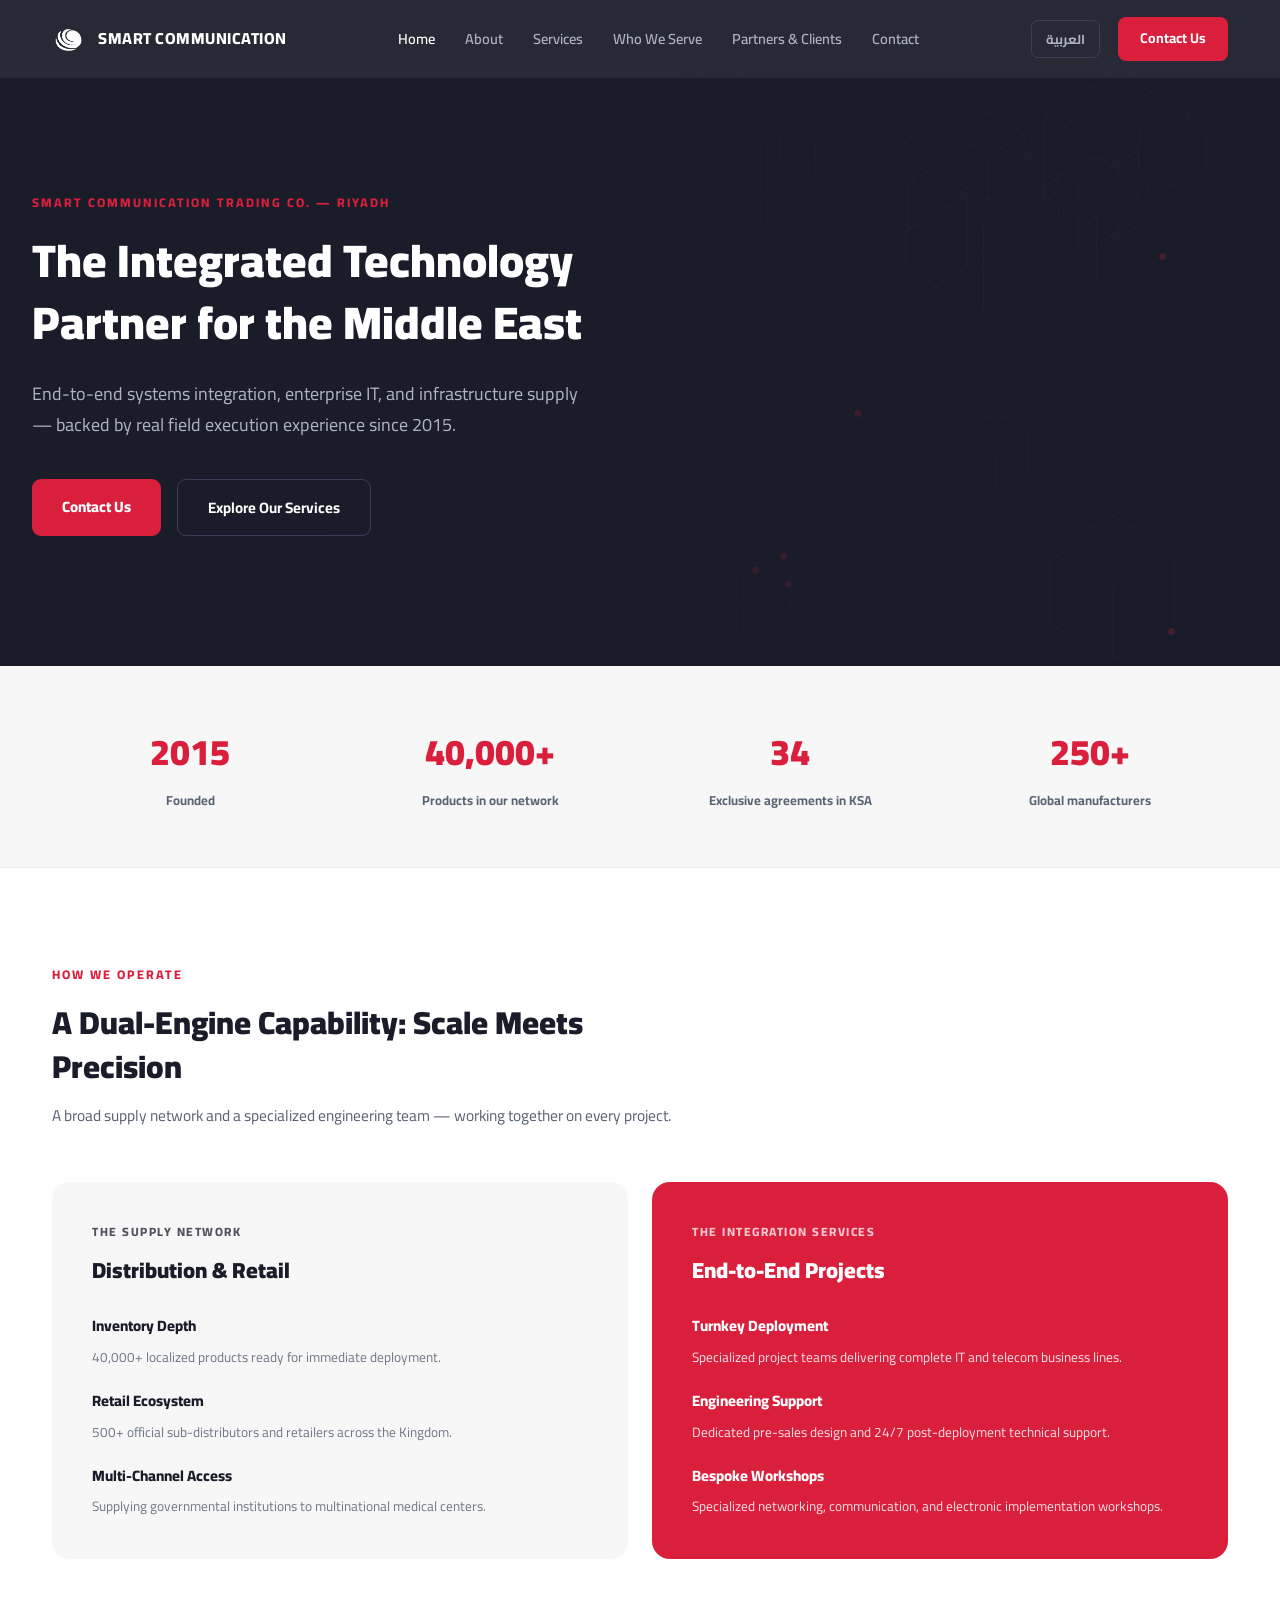
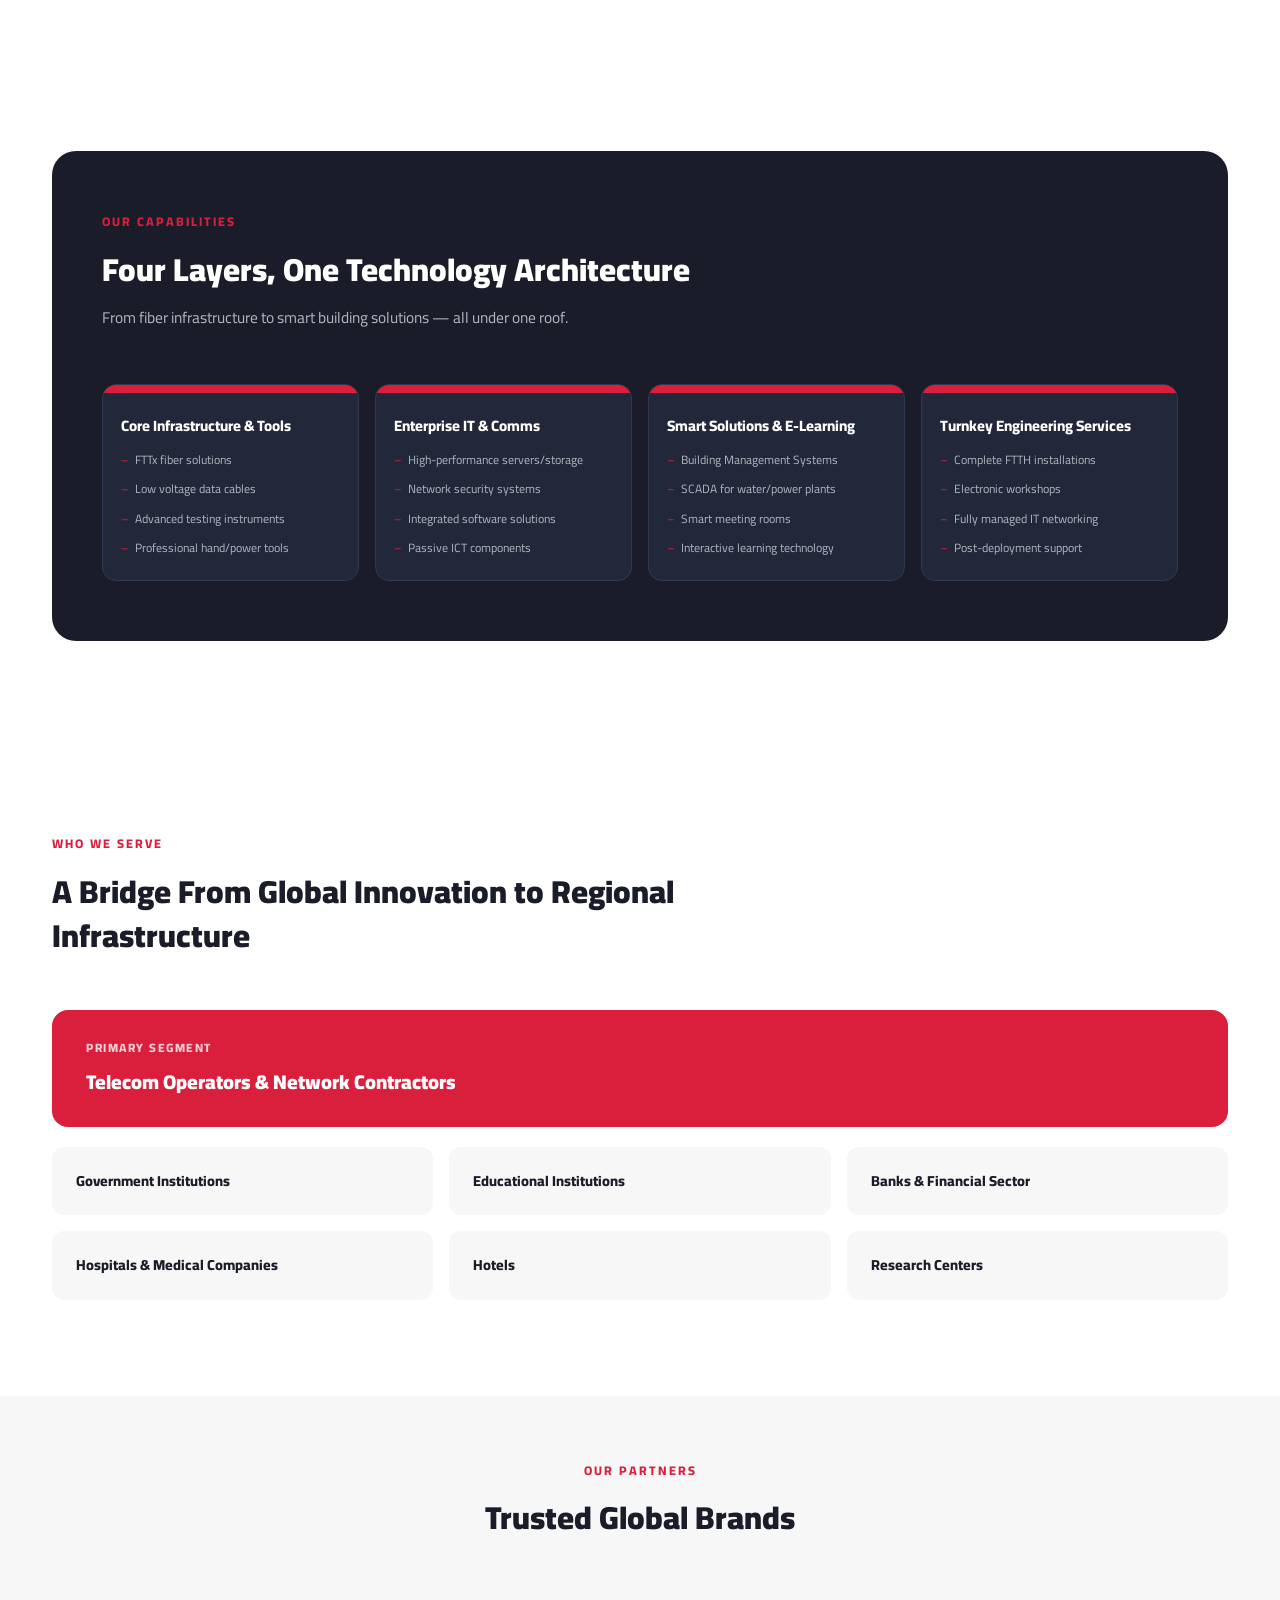
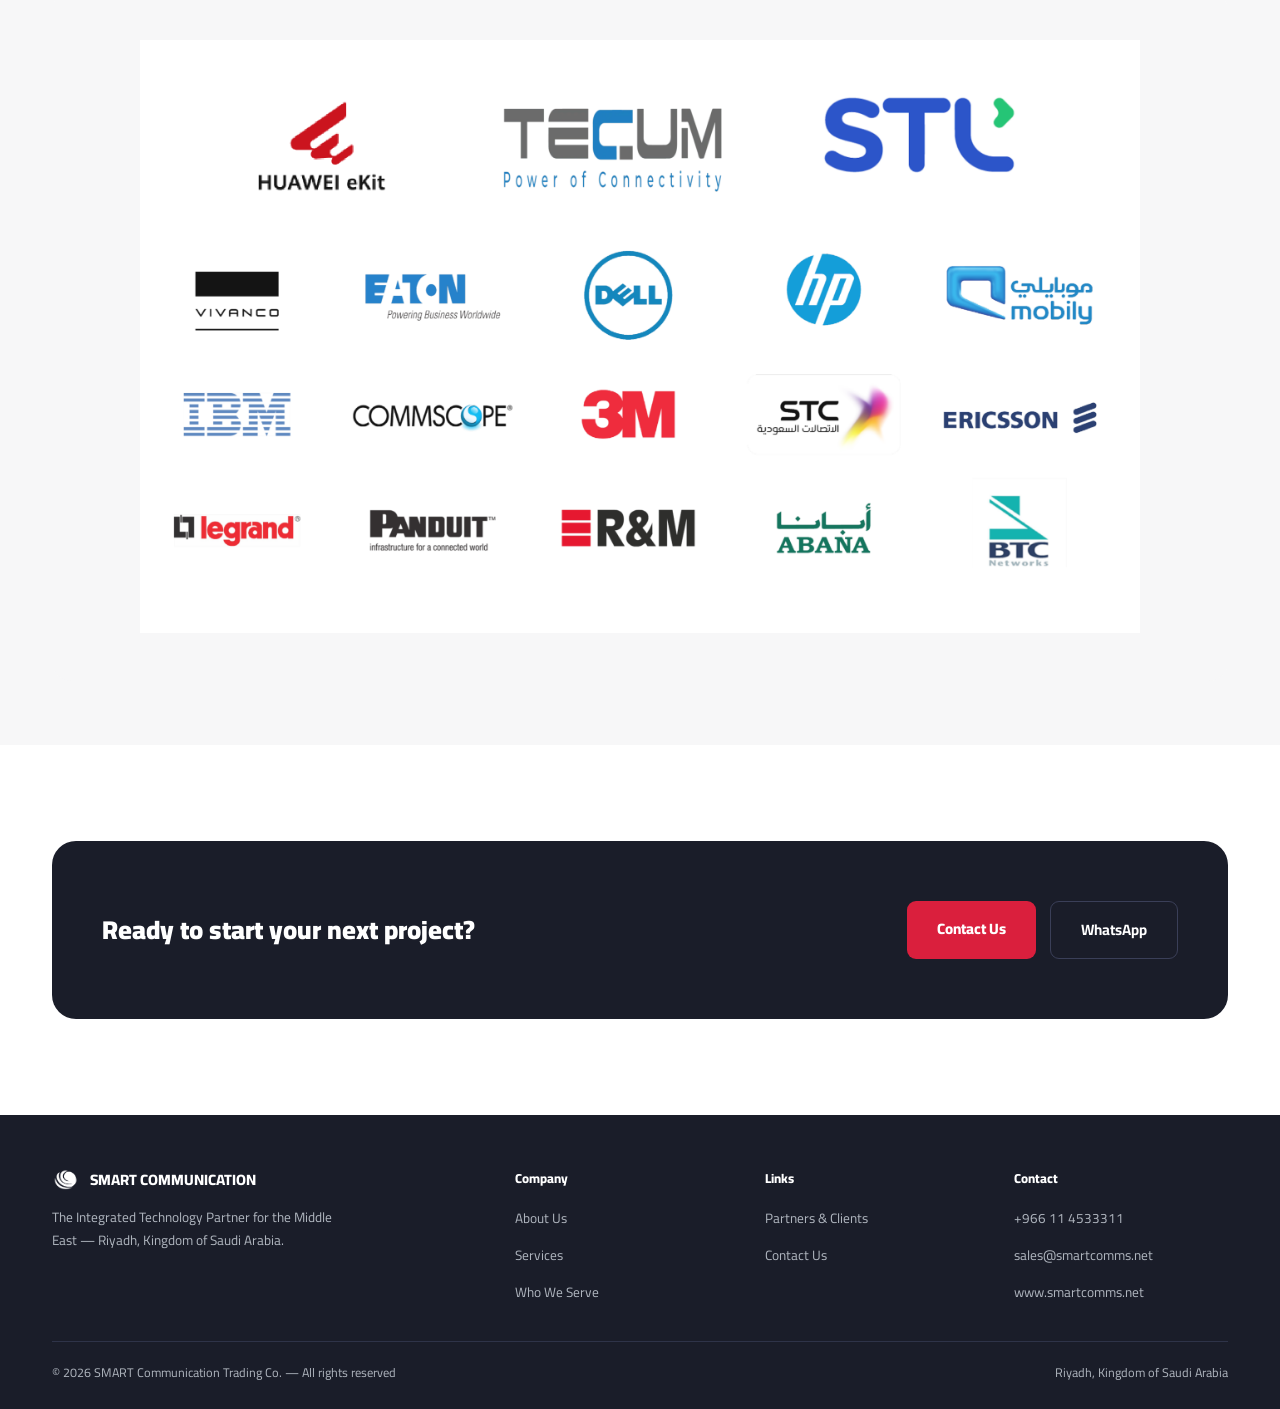
==== en/index.html @ 6be2e0b4 "Add files via upload" ====
<!DOCTYPE html>
<html lang="en" dir="ltr">
<head>
<meta charset="UTF-8">
<meta name="viewport" content="width=device-width, initial-scale=1.0">
<title>SMART Communication — The Integrated Technology Partner for the Middle East</title>
<link rel="stylesheet" href="../assets/styles.css">

</head>
<body>
<header>
  <div class="container nav-wrap">
    <a href="index.html" class="brand">
      <img src="../assets/logo_white.png" alt="SMART Communication">
      <span class="brand-text">SMART COMMUNICATION</span>
    </a>
    <nav><ul><li><a href="index.html" class="active">Home</a></li><li><a href="about.html" class="">About</a></li><li><a href="services.html" class="">Services</a></li><li><a href="who-we-serve.html" class="">Who We Serve</a></li><li><a href="partners.html" class="">Partners & Clients</a></li><li><a href="contact.html" class="">Contact</a></li></ul></nav>
    <div class="nav-right">
      <a href="../index.html" class="lang-switch">العربية</a>
      <a href="contact.html" class="nav-cta">Contact Us</a>
    </div>
  </div>
</header>

<section class="hero">
  <div class="hero-bg" style="background-image:url('../assets/blueprint_bg.png')"></div>
  <div class="page-hero-fade-ltr"></div>
  <div class="container hero-inner">
    <span class="eyebrow">SMART COMMUNICATION TRADING CO. — RIYADH</span>
    <h1>The Integrated Technology<br>Partner for the Middle East</h1>
    <p>End-to-end systems integration, enterprise IT, and infrastructure supply — backed by real field execution experience since 2015.</p>
    <div class="hero-actions">
      <a href="contact.html" class="btn-primary">Contact Us</a>
      <a href="services.html" class="btn-secondary">Explore Our Services</a>
    </div>
  </div>
</section>

<div class="stats"><div class="container stats-grid"><div><div class="stat-num">2015</div><div class="stat-label">Founded</div></div><div><div class="stat-num">40,000+</div><div class="stat-label">Products in our network</div></div><div><div class="stat-num">34</div><div class="stat-label">Exclusive agreements in KSA</div></div><div><div class="stat-num">250+</div><div class="stat-label">Global manufacturers</div></div></div></div>

<section>
  <div class="container">
    <div class="section-head">
      <span class="section-eyebrow">How We Operate</span>
      <h2>A Dual-Engine Capability: Scale Meets Precision</h2>
      <p>A broad supply network and a specialized engineering team — working together on every project.</p>
    </div>
    <div class="engines">
      <div class="engine-card supply">
        <span class="engine-label">THE SUPPLY NETWORK</span>
        <h3>Distribution & Retail</h3>
        <ul><li><b>Inventory Depth</b><span>40,000+ localized products ready for immediate deployment.</span></li><li><b>Retail Ecosystem</b><span>500+ official sub-distributors and retailers across the Kingdom.</span></li><li><b>Multi-Channel Access</b><span>Supplying governmental institutions to multinational medical centers.</span></li></ul>
      </div>
      <div class="engine-card integration">
        <span class="engine-label">THE INTEGRATION SERVICES</span>
        <h3>End-to-End Projects</h3>
        <ul><li><b>Turnkey Deployment</b><span>Specialized project teams delivering complete IT and telecom business lines.</span></li><li><b>Engineering Support</b><span>Dedicated pre-sales design and 24/7 post-deployment technical support.</span></li><li><b>Bespoke Workshops</b><span>Specialized networking, communication, and electronic implementation workshops.</span></li></ul>
      </div>
    </div>
  </div>
</section>

<section>
  <div class="container">
    <div class="stack-wrap">
      <div class="section-head">
        <span class="section-eyebrow">Our Capabilities</span>
        <h2>Four Layers, One Technology Architecture</h2>
        <p>From fiber infrastructure to smart building solutions — all under one roof.</p>
      </div>
      <div class="stack-grid"><div class="stack-col"><div class="stack-cap"></div><div class="stack-body"><h4>Core Infrastructure & Tools</h4><ul><li>FTTx fiber solutions</li><li>Low voltage data cables</li><li>Advanced testing instruments</li><li>Professional hand/power tools</li></ul></div></div><div class="stack-col"><div class="stack-cap"></div><div class="stack-body"><h4>Enterprise IT & Comms</h4><ul><li>High-performance servers/storage</li><li>Network security systems</li><li>Integrated software solutions</li><li>Passive ICT components</li></ul></div></div><div class="stack-col"><div class="stack-cap"></div><div class="stack-body"><h4>Smart Solutions & E-Learning</h4><ul><li>Building Management Systems</li><li>SCADA for water/power plants</li><li>Smart meeting rooms</li><li>Interactive learning technology</li></ul></div></div><div class="stack-col"><div class="stack-cap"></div><div class="stack-body"><h4>Turnkey Engineering Services</h4><ul><li>Complete FTTH installations</li><li>Electronic workshops</li><li>Fully managed IT networking</li><li>Post-deployment support</li></ul></div></div></div>
    </div>
  </div>
</section>

<section>
  <div class="container">
    <div class="section-head">
      <span class="section-eyebrow">Who We Serve</span>
      <h2>A Bridge From Global Innovation to Regional Infrastructure</h2>
    </div>
    <div class="serve-primary">
      <span>PRIMARY SEGMENT</span>
      <strong>Telecom Operators & Network Contractors</strong>
    </div>
    <div class="serve-grid"><div class="serve-item">Government Institutions</div><div class="serve-item">Educational Institutions</div><div class="serve-item">Banks & Financial Sector</div><div class="serve-item">Hospitals & Medical Companies</div><div class="serve-item">Hotels</div><div class="serve-item">Research Centers</div></div>
  </div>
</section>

<section class="tight" style="background:var(--paper);">
  <div class="container">
    <div class="section-head center">
      <span class="section-eyebrow">Our Partners</span>
      <h2>Trusted Global Brands</h2>
    </div>
    <div class="logo-block"><img src="../assets/partners_grid.png" alt="Partners"></div>
  </div>
</section>

<section>
  <div class="container">
    <div class="cta">
      <h2>Ready to start your next project?</h2>
      <div class="cta-actions">
        <a href="contact.html" class="btn-primary">Contact Us</a>
        <a href="https://wa.me/966114533311" class="btn-secondary">WhatsApp</a>
      </div>
    </div>
  </div>
</section>

<footer>
  <div class="container">
    <div class="footer-grid">
      <div>
        <div class="footer-brand"><img src="../assets/logo_white.png" alt="logo"><span>SMART COMMUNICATION</span></div>
        <p style="font-size:13.5px; max-width:280px; color:var(--steel-light);">The Integrated Technology Partner for the Middle East — Riyadh, Kingdom of Saudi Arabia.</p>
      </div>
      <div class="footer-col">
        <h5>Company</h5>
        <ul>
          <li><a href="about.html">About Us</a></li>
          <li><a href="services.html">Services</a></li>
          <li><a href="who-we-serve.html">Who We Serve</a></li>
        </ul>
      </div>
      <div class="footer-col">
        <h5>Links</h5>
        <ul>
          <li><a href="partners.html">Partners & Clients</a></li>
          <li><a href="contact.html">Contact Us</a></li>
        </ul>
      </div>
      <div class="footer-col">
        <h5>Contact</h5>
        <ul>
          <li><a href="tel:+966114533311" dir="ltr" style="display:inline-block">+966 11 4533311</a></li>
          <li><a href="mailto:sales@smartcomms.net" dir="ltr" style="display:inline-block">sales@smartcomms.net</a></li>
          <li><a href="#" dir="ltr" style="display:inline-block">www.smartcomms.net</a></li>
        </ul>
      </div>
    </div>
    <div class="footer-bottom">
      <span>© 2026 SMART Communication Trading Co. — All rights reserved</span>
      <span>Riyadh, Kingdom of Saudi Arabia</span>
    </div>
  </div>
</footer>
</body>
</html>
---- assets/styles.css ----
@import url('https://fonts.googleapis.com/css2?family=Cairo:wght@400;600;700;800;900&display=swap');

:root{
  --red:#DA1F3D;
  --red-dark:#A81530;
  --ink:#1A1D29;
  --ink2:#23273A;
  --steel:#5A6472;
  --steel-light:#AEB4BD;
  --paper:#F7F7F8;
  --white:#FFFFFF;
}
*{margin:0;padding:0;box-sizing:border-box;}
body{
  font-family:'Cairo',sans-serif;
  background:var(--white);
  color:var(--ink);
  line-height:1.7;
}
a{text-decoration:none; color:inherit;}
ul{list-style:none;}
img{max-width:100%; display:block;}
.container{max-width:1240px; margin:0 auto; padding:0 32px;}

/* ===== Header ===== */
header{
  position:sticky; top:0; z-index:50;
  background:rgba(26,29,41,0.94);
  backdrop-filter:blur(8px);
}
.nav-wrap{display:flex; align-items:center; justify-content:space-between; height:78px;}
.brand{display:flex; align-items:center; gap:12px;}
.brand img{width:34px;}
.brand-text{color:var(--white); font-weight:800; font-size:16px; letter-spacing:0.5px;}
nav ul{display:flex; gap:30px; align-items:center;}
nav a{color:var(--steel-light); font-size:14.5px; font-weight:600; transition:color .2s;}
nav a:hover, nav a.active{color:var(--white);}
.nav-right{display:flex; align-items:center; gap:18px;}
.lang-switch{
  color:var(--steel-light); font-size:13px; font-weight:700; border:1px solid #3A3F58;
  padding:7px 14px; border-radius:7px; transition:border-color .2s, color .2s;
}
.lang-switch:hover{border-color:var(--steel-light); color:var(--white);}
.nav-cta{
  background:var(--red); color:var(--white); padding:10px 22px; border-radius:8px;
  font-weight:700; font-size:14px; transition:background .2s;
}
.nav-cta:hover{background:var(--red-dark);}

/* ===== Page hero (inner pages) ===== */
.page-hero{
  position:relative; background:var(--ink); color:var(--white); overflow:hidden;
  padding:76px 0 68px;
}
.page-hero-bg{position:absolute; inset:0; background-size:cover; background-position:center; opacity:0.5;}
.page-hero-fade-rtl{position:absolute; inset:0; background:linear-gradient(270deg, var(--ink) 25%, rgba(26,29,41,0.35) 80%);}
.page-hero-fade-ltr{position:absolute; inset:0; background:linear-gradient(90deg, var(--ink) 25%, rgba(26,29,41,0.35) 80%);}
.page-hero-inner{position:relative; z-index:2; max-width:680px;}
[dir="rtl"] .page-hero-inner{margin-inline-start:0; margin-inline-end:auto;}
[dir="ltr"] .page-hero-inner{margin-inline-start:0; margin-inline-end:auto;}
.eyebrow{
  display:inline-block; font-size:12.5px; font-weight:800; letter-spacing:2px;
  color:var(--red); text-transform:uppercase; margin-bottom:16px;
}
.page-hero h1{font-size:38px; font-weight:900; line-height:1.35; margin-bottom:16px;}
.page-hero p{font-size:16.5px; color:var(--steel-light); max-width:560px;}

/* ===== Hero (home only, larger) ===== */
.hero{position:relative; background:var(--ink); color:var(--white); overflow:hidden; padding:110px 0 130px;}
.hero-bg{position:absolute; inset:0; background-size:cover; background-position:center; opacity:0.55;}
.hero-inner{position:relative; z-index:2; max-width:720px;}
[dir="rtl"] .hero-inner{margin-inline-start:0; margin-inline-end:auto;}
[dir="ltr"] .hero-inner{margin-inline-start:0; margin-inline-end:auto;}
.hero h1{font-size:46px; font-weight:900; line-height:1.35; margin-bottom:26px;}
.hero p{font-size:18px; color:var(--steel-light); max-width:560px; margin-bottom:38px;}
.hero-actions{display:flex; gap:16px; flex-wrap:wrap;}

.btn-primary{
  background:var(--red); color:var(--white); padding:15px 30px; border-radius:9px;
  font-weight:800; font-size:15px; display:inline-block; transition:transform .15s, background .2s; border:none; cursor:pointer;
}
.btn-primary:hover{background:var(--red-dark); transform:translateY(-1px);}
.btn-secondary{
  border:1.5px solid #3A3F58; color:var(--white); padding:15px 30px; border-radius:9px;
  font-weight:700; font-size:15px; display:inline-block; transition:border-color .2s; background:transparent; cursor:pointer;
}
.btn-secondary:hover{border-color:var(--steel-light);}
.btn-secondary.on-light{color:var(--ink); border-color:#D8D8DC;}
.btn-secondary.on-light:hover{border-color:var(--steel);}

/* ===== Stats strip ===== */
.stats{background:var(--paper); padding:56px 0; border-bottom:1px solid #ECECEE;}
.stats-grid{display:grid; grid-template-columns:repeat(4,1fr); gap:24px; text-align:center;}
.stat-num{font-size:36px; font-weight:900; color:var(--red); margin-bottom:6px;}
.stat-label{font-size:13px; color:var(--steel); font-weight:700;}

/* ===== Section shell ===== */
section{padding:96px 0;}
section.tight{padding:64px 0;}
.section-head{max-width:640px; margin-bottom:52px;}
[dir="rtl"] .section-head{margin-inline-start:0; margin-inline-end:auto;}
[dir="ltr"] .section-head{margin-inline-start:0; margin-inline-end:auto;}
.section-head.center{margin-inline:auto; text-align:center;}
.section-eyebrow{
  font-size:12.5px; font-weight:800; letter-spacing:2px; color:var(--red);
  text-transform:uppercase; margin-bottom:14px; display:block;
}
.section-head h2{font-size:32px; font-weight:900; line-height:1.4; color:var(--ink);}
.section-head p{margin-top:14px; font-size:15.5px; color:var(--steel);}

/* ===== Dual engine ===== */
.engines{display:grid; grid-template-columns:1fr 1fr; gap:24px;}
.engine-card{border-radius:18px; padding:40px;}
.engine-card.supply{background:var(--paper);}
.engine-card.integration{background:var(--red); color:var(--white);}
.engine-label{font-size:12px; font-weight:800; letter-spacing:1.5px; text-transform:uppercase; opacity:0.75; margin-bottom:10px; display:block;}
.engine-card h3{font-size:22px; font-weight:900; margin-bottom:24px;}
.engine-card ul{display:flex; flex-direction:column; gap:18px;}
.engine-card li b{display:block; font-size:15px; font-weight:800; margin-bottom:4px;}
.engine-card li span{font-size:13.5px; opacity:0.85; line-height:1.6;}
.engine-card.supply li span{color:var(--steel);}

/* ===== Capability stack ===== */
.stack-wrap{background:var(--ink); border-radius:24px; padding:60px 50px;}
.stack-wrap .section-head h2{color:var(--white);}
.stack-wrap .section-head p{color:var(--steel-light);}
.stack-grid{display:grid; grid-template-columns:repeat(4,1fr); gap:16px;}
.stack-col{border-radius:14px; overflow:hidden; background:var(--ink2); border:1px solid #333850;}
.stack-cap{background:var(--red); height:8px;}
.stack-body{padding:22px 18px;}
.stack-body h4{font-size:15px; font-weight:800; color:var(--white); margin-bottom:14px; line-height:1.4;}
.stack-body ul{display:flex; flex-direction:column; gap:9px;}
.stack-body li{font-size:12px; color:var(--steel-light); position:relative; padding-inline-start:14px;}
[dir="rtl"] .stack-body li::before{content:"–"; position:absolute; right:0; color:var(--red);}
[dir="ltr"] .stack-body li::before{content:"–"; position:absolute; left:0; color:var(--red);}

/* ===== Pillars (Why SMART) ===== */
.pillars{display:grid; grid-template-columns:repeat(3,1fr); gap:20px;}
.pillar{background:var(--paper); border-radius:16px; padding:32px;}
.pillar .num{font-size:30px; font-weight:900; color:var(--red); margin-bottom:16px;}
.pillar h4{font-size:16.5px; font-weight:800; margin-bottom:10px;}
.pillar p{font-size:13.5px; color:var(--steel); line-height:1.7;}

/* ===== Who we serve ===== */
.serve-primary{background:var(--red); color:var(--white); border-radius:16px; padding:28px 34px; margin-bottom:20px;}
.serve-primary span{font-size:12px; font-weight:800; letter-spacing:1.5px; opacity:0.8; display:block; margin-bottom:6px;}
.serve-primary strong{font-size:20px; font-weight:900;}
.serve-grid{display:grid; grid-template-columns:repeat(3,1fr); gap:16px;}
.serve-item{background:var(--paper); border-radius:12px; padding:22px 24px; font-weight:800; font-size:14.5px; color:var(--ink);}

/* ===== Building / solutions layers ===== */
.layers-grid{display:grid; grid-template-columns:1.3fr 1fr; gap:40px; align-items:center;}
.layer-item{display:flex; gap:14px; margin-bottom:26px;}
.layer-dot{width:11px; height:11px; border-radius:50%; background:var(--red); margin-top:7px; flex-shrink:0;}
.layer-item h4{font-size:14.5px; font-weight:800; margin-bottom:4px;}
.layer-item p{font-size:13px; color:var(--steel); line-height:1.6;}

/* ===== Toolkit grid ===== */
.toolkit-groups{display:flex; flex-direction:column; gap:30px;}
.toolkit-label{font-size:12px; font-weight:800; letter-spacing:1.5px; color:var(--steel-light); text-transform:uppercase; margin-bottom:14px;}
.toolkit-row{display:grid; grid-template-columns:repeat(4,1fr); gap:14px;}
.toolkit-card{background:var(--ink2); border:1px solid #333850; border-radius:12px; padding:16px; text-align:center;}
.toolkit-card .ic{font-size:26px; margin-bottom:10px;}
.toolkit-card span{font-size:12px; font-weight:700; color:var(--white);}

/* ===== Partners / clients ===== */
.logo-block{background:var(--paper); border-radius:20px; padding:48px;}
.logo-block img{width:100%; max-width:1000px; margin:0 auto; opacity:0.92;}

/* ===== Contact ===== */
.contact-grid{display:grid; grid-template-columns:1fr 1fr; gap:48px;}
.info-row{display:flex; gap:16px; padding:20px 0; border-bottom:1px solid #ECECEE;}
.info-row:first-child{padding-top:0;}
.info-row .label{min-width:130px; font-weight:800; font-size:13.5px; color:var(--steel);}
.info-row .value{font-size:15px; font-weight:700;}
.info-row .value a{color:var(--ink);}
.whatsapp-btn{
  display:inline-flex; align-items:center; gap:10px; background:#25D366; color:var(--white);
  padding:14px 26px; border-radius:9px; font-weight:800; font-size:14.5px; margin-top:8px;
}
.form-group{margin-bottom:18px;}
.form-group label{display:block; font-size:13.5px; font-weight:700; margin-bottom:8px; color:var(--ink);}
.form-group input, .form-group textarea{
  width:100%; padding:13px 16px; border:1.5px solid #E2E2E6; border-radius:9px;
  font-family:'Cairo',sans-serif; font-size:14px; color:var(--ink); background:var(--paper);
}
.form-group textarea{min-height:120px; resize:vertical;}
.form-group input:focus, .form-group textarea:focus{outline:none; border-color:var(--red);}

/* ===== CTA ===== */
.cta{
  background:var(--ink); color:var(--white); border-radius:24px; padding:60px 50px;
  display:flex; justify-content:space-between; align-items:center; flex-wrap:wrap; gap:24px;
}
.cta h2{font-size:26px; font-weight:900; max-width:460px; line-height:1.5;}
.cta-actions{display:flex; gap:14px;}

/* ===== Footer ===== */
footer{background:var(--ink); color:var(--steel-light); padding:52px 0 26px;}
.footer-grid{display:grid; grid-template-columns:2fr 1fr 1fr 1fr; gap:36px; padding-bottom:36px; border-bottom:1px solid #2E3348;}
.footer-brand{display:flex; align-items:center; gap:10px; margin-bottom:14px;}
.footer-brand img{width:28px;}
.footer-brand span{color:var(--white); font-weight:800; font-size:15px;}
.footer-col h5{color:var(--white); font-size:13px; font-weight:800; margin-bottom:15px;}
.footer-col ul{display:flex; flex-direction:column; gap:10px;}
.footer-col a{font-size:13.5px; color:var(--steel-light);}
.footer-bottom{padding-top:20px; font-size:12.5px; display:flex; justify-content:space-between; flex-wrap:wrap; gap:10px;}

@media (max-width: 900px){
  .stats-grid{grid-template-columns:repeat(2,1fr);}
  .engines, .stack-grid, .serve-grid, .pillars, .contact-grid, .layers-grid, .toolkit-row{grid-template-columns:1fr;}
  .footer-grid{grid-template-columns:1fr 1fr;}
  .hero h1, .page-hero h1{font-size:30px;}
  nav ul{display:none;}
}
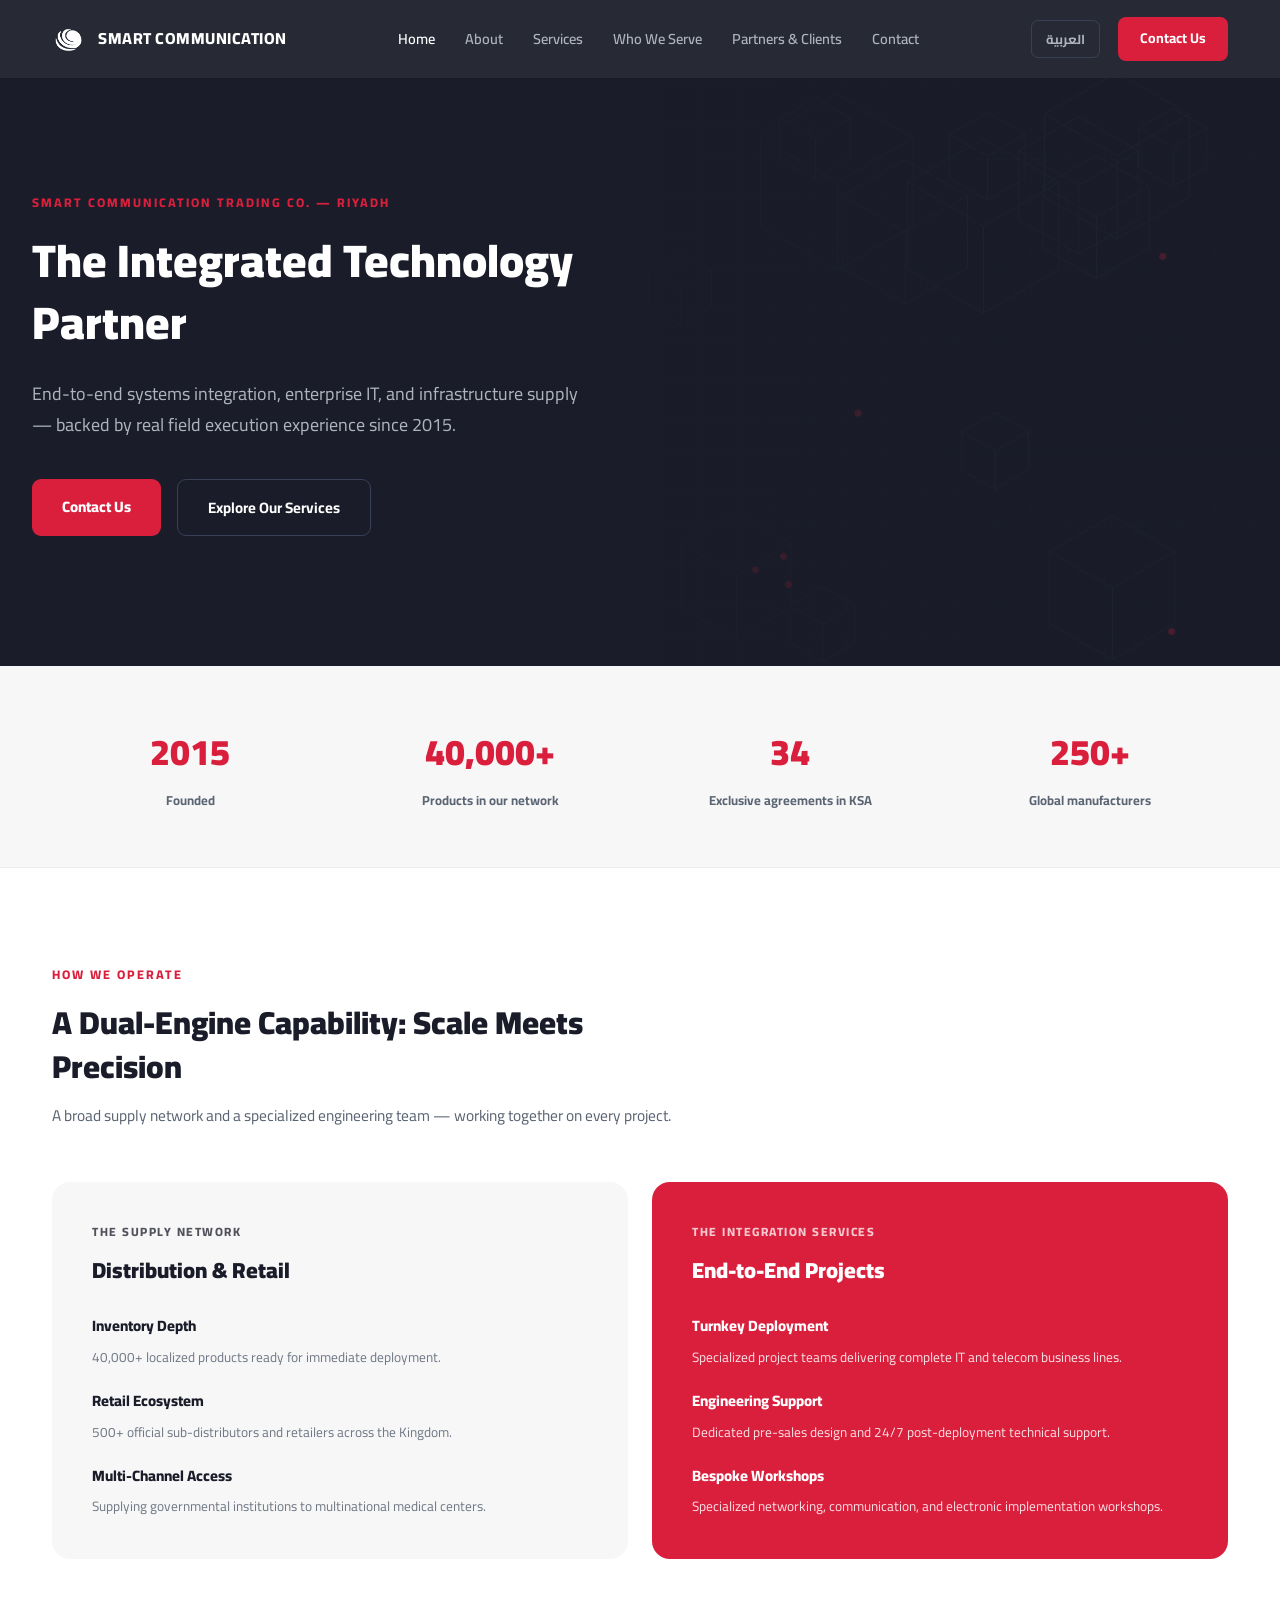
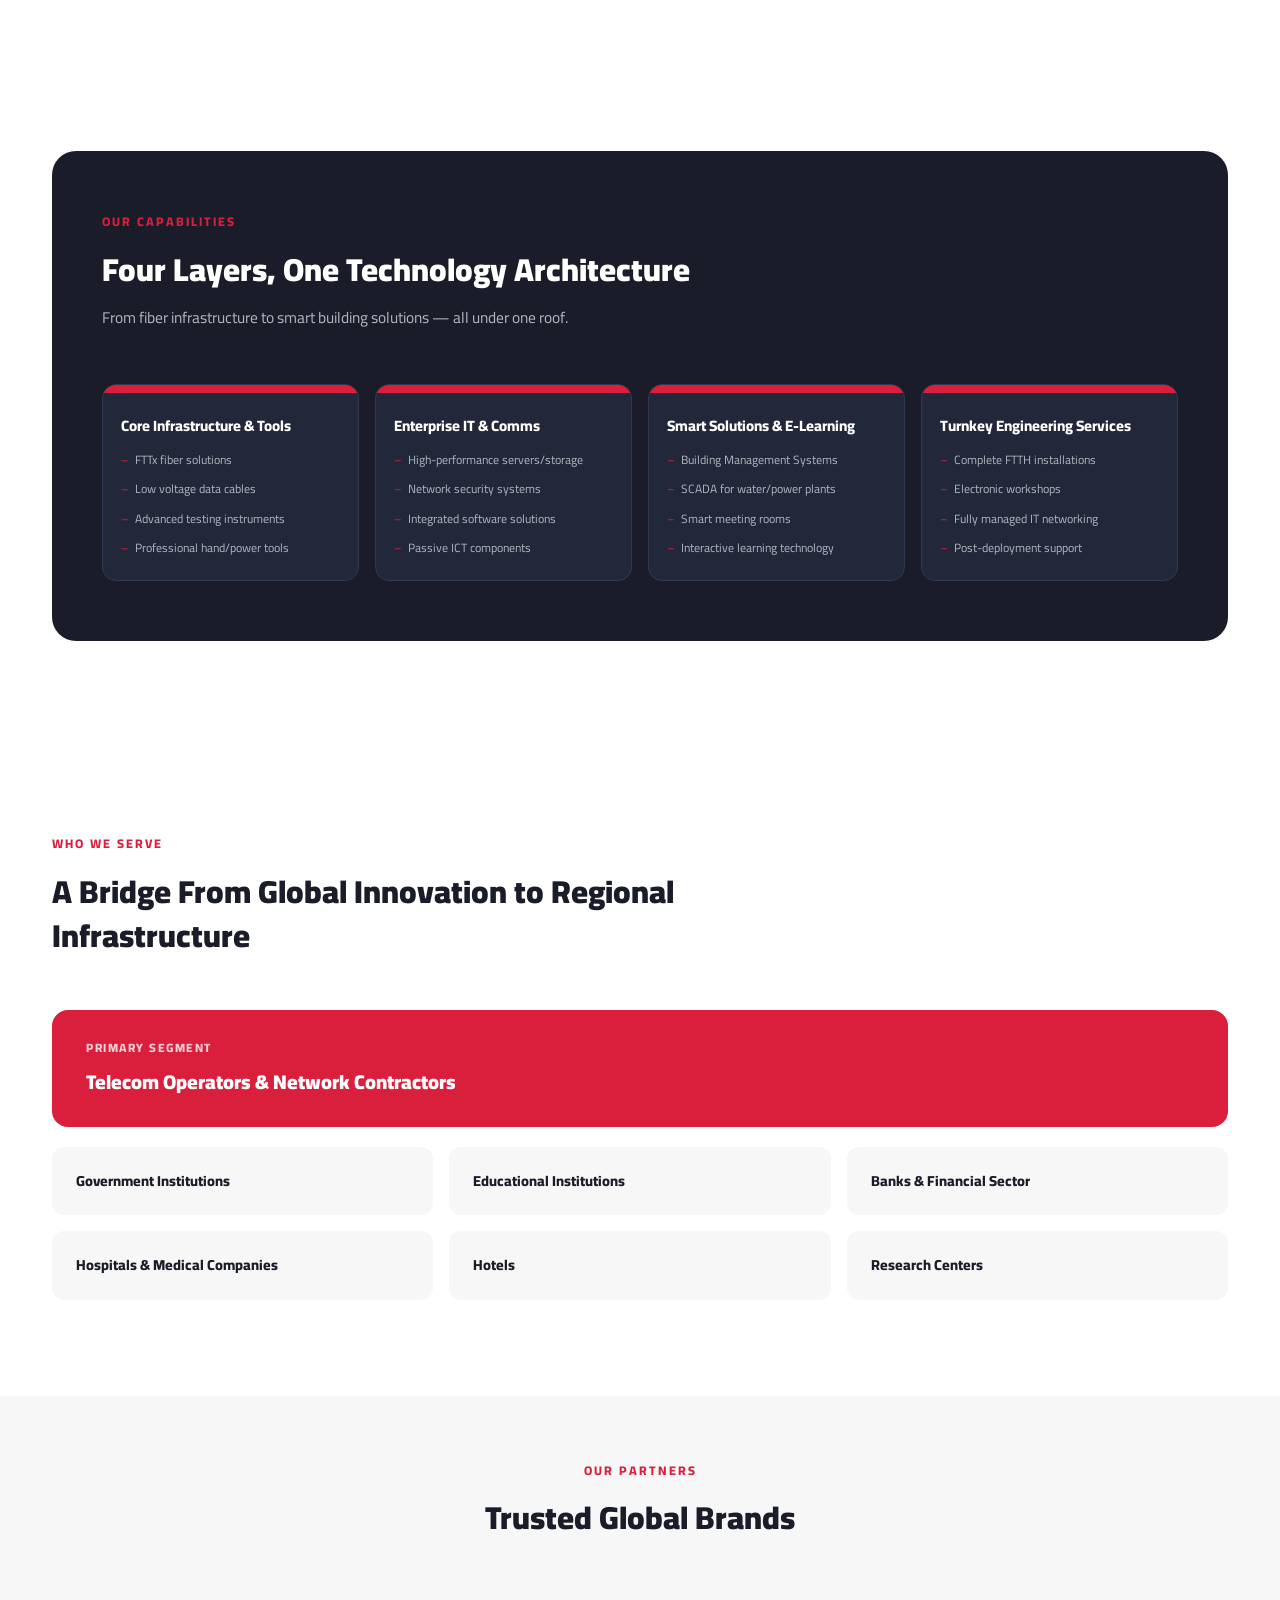
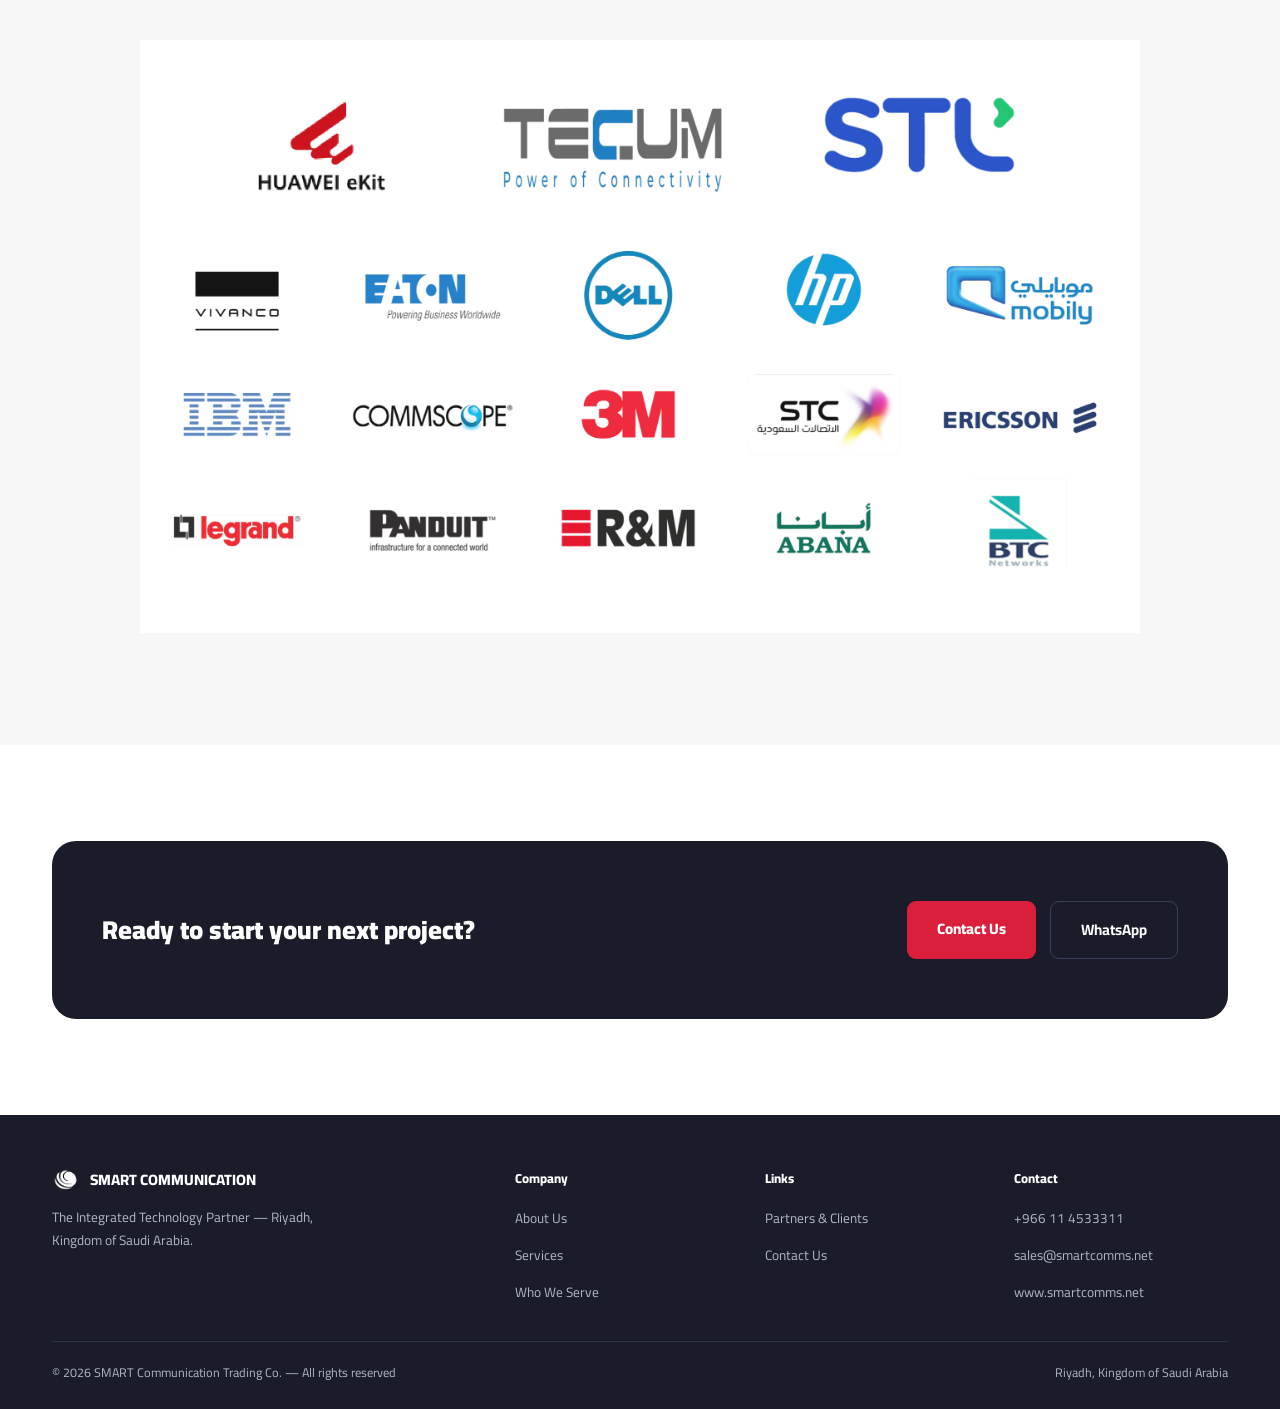
==== commit 0a4b9b48: "Update index.html" ====
--- a/en/index.html
+++ b/en/index.html
@@ -3,7 +3,7 @@
 <head>
 <meta charset="UTF-8">
 <meta name="viewport" content="width=device-width, initial-scale=1.0">
-<title>SMART Communication — The Integrated Technology Partner for the Middle East</title>
+<title>SMART Communication — The Integrated Technology Partner  </title>
 <link rel="stylesheet" href="../assets/styles.css">
 
 </head>
@@ -27,7 +27,7 @@
   <div class="page-hero-fade-ltr"></div>
   <div class="container hero-inner">
     <span class="eyebrow">SMART COMMUNICATION TRADING CO. — RIYADH</span>
-    <h1>The Integrated Technology<br>Partner for the Middle East</h1>
+    <h1>The Integrated Technology<br>Partner  </h1>
     <p>End-to-end systems integration, enterprise IT, and infrastructure supply — backed by real field execution experience since 2015.</p>
     <div class="hero-actions">
       <a href="contact.html" class="btn-primary">Contact Us</a>
@@ -114,7 +114,7 @@
     <div class="footer-grid">
       <div>
         <div class="footer-brand"><img src="../assets/logo_white.png" alt="logo"><span>SMART COMMUNICATION</span></div>
-        <p style="font-size:13.5px; max-width:280px; color:var(--steel-light);">The Integrated Technology Partner for the Middle East — Riyadh, Kingdom of Saudi Arabia.</p>
+        <p style="font-size:13.5px; max-width:280px; color:var(--steel-light);">The Integrated Technology Partner   — Riyadh, Kingdom of Saudi Arabia.</p>
       </div>
       <div class="footer-col">
         <h5>Company</h5>
